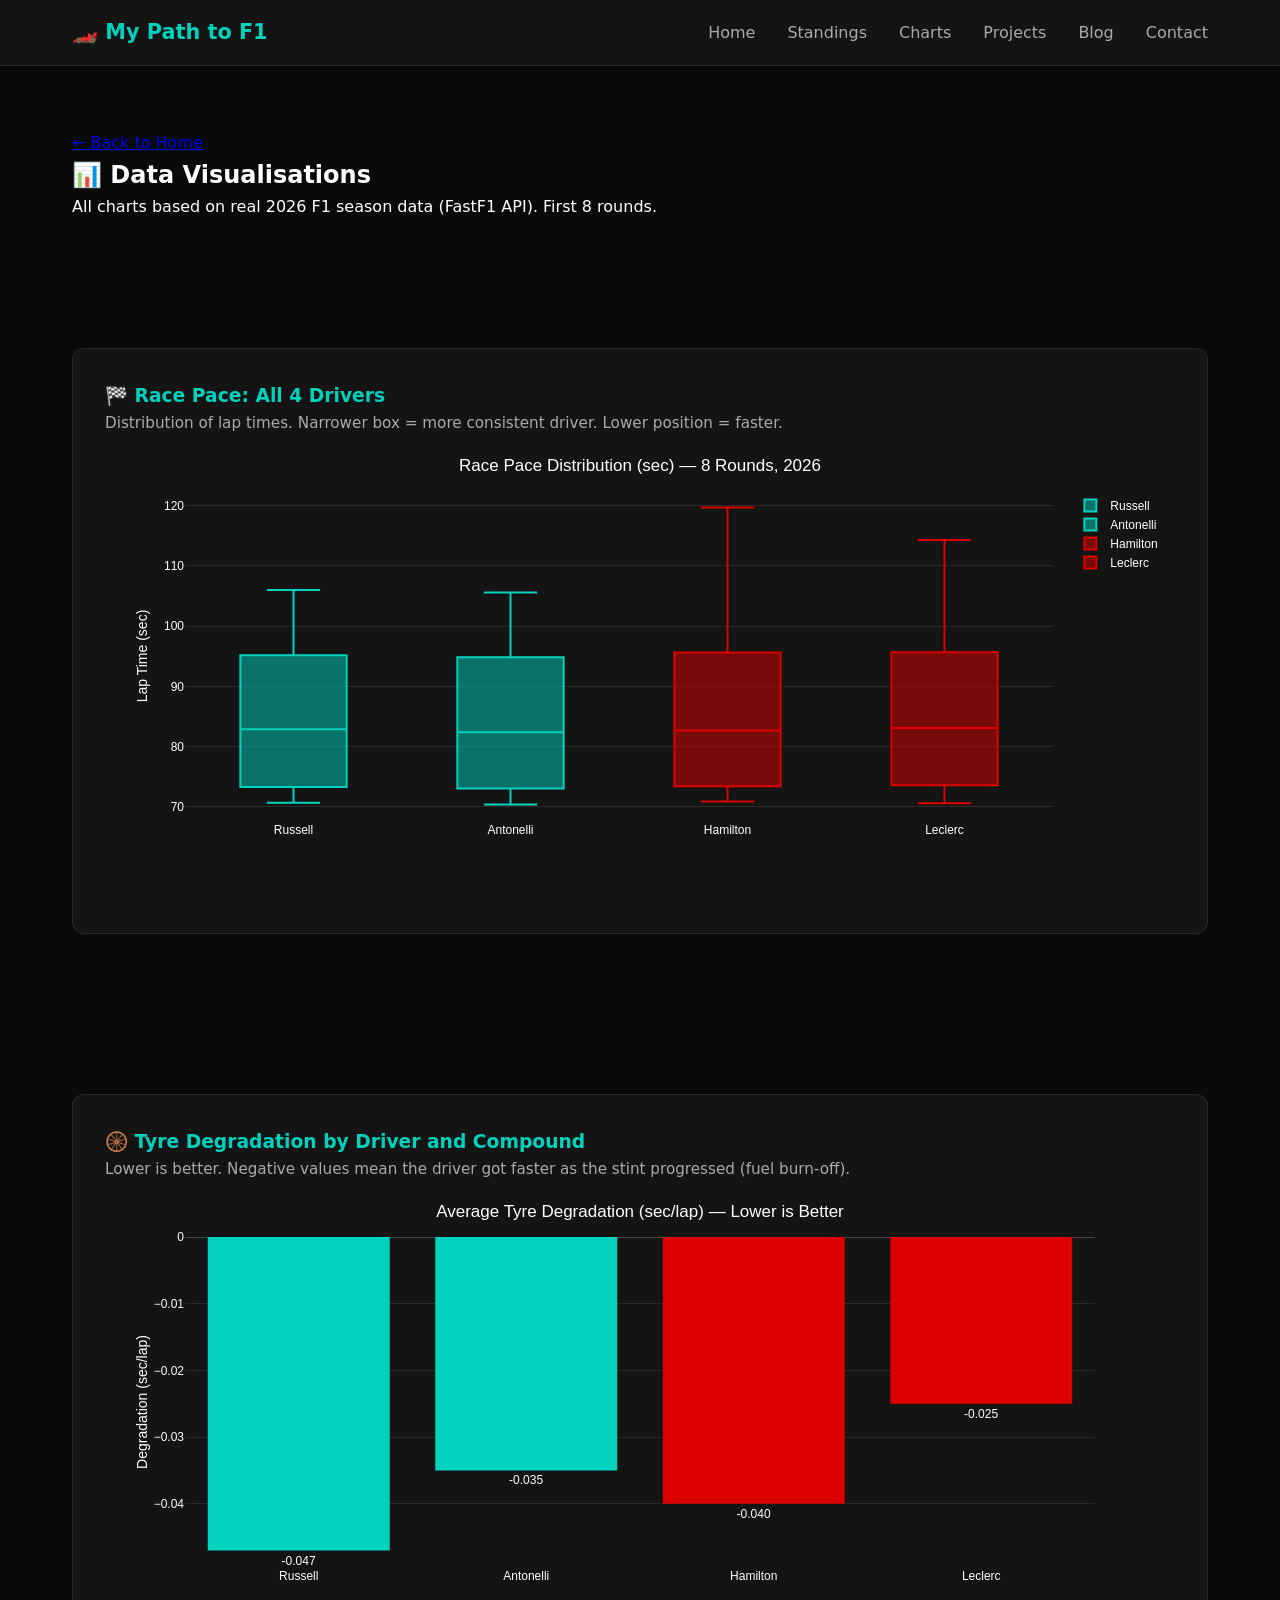
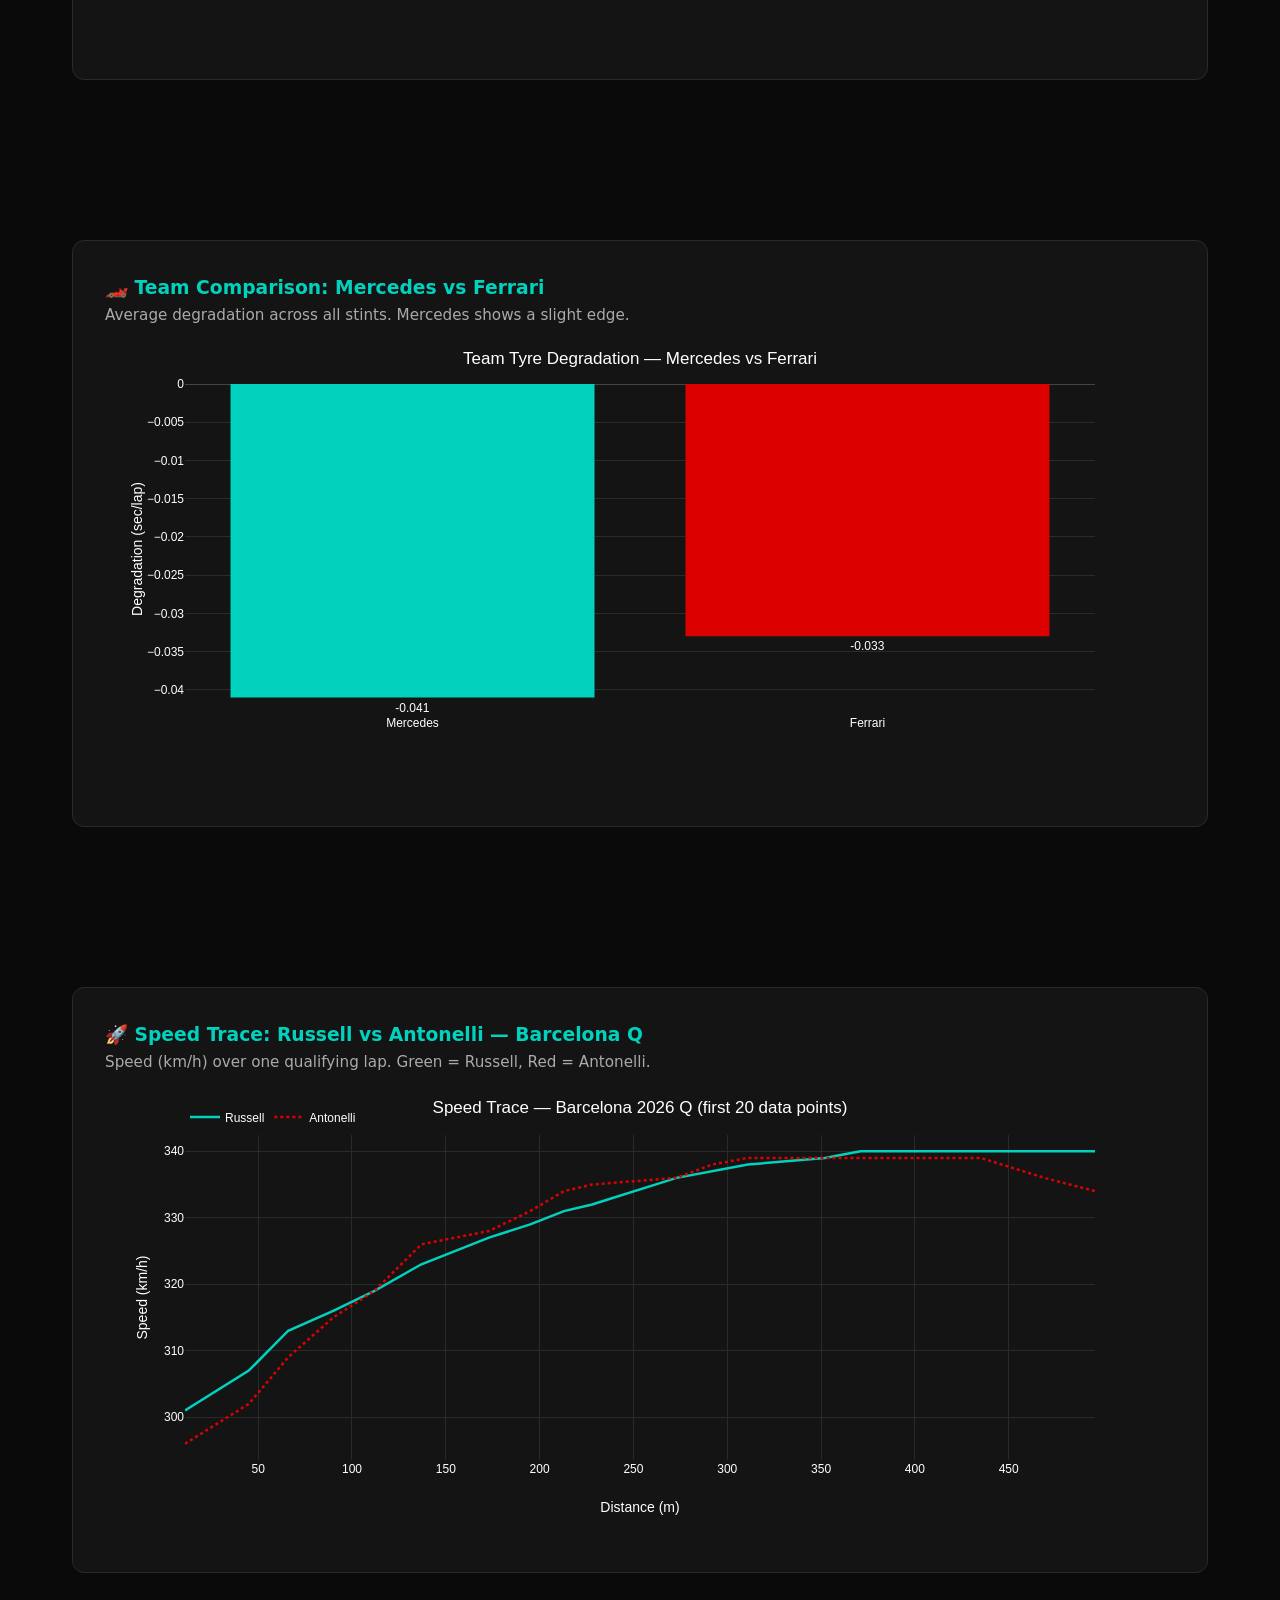
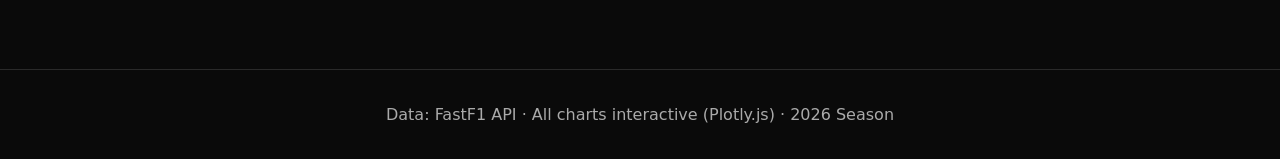
==== charts.html @ 254e7f52 "Add files via upload" ====
<!DOCTYPE html>
<html lang="en">

<head>
    <meta charset="UTF-8">
    <meta name="viewport" content="width=device-width, initial-scale=1.0">
    <title>Charts | F1 Portfolio</title>
    <link rel="stylesheet" href="style.css">
    <script src="https://cdn.plot.ly/plotly-2.32.0.min.js"></script>
    <style>
        .chart-container {
            background: var(--surface);
            border: 1px solid var(--border);
            border-radius: 12px;
            padding: 2rem;
            margin-bottom: 2rem;
        }
        
        .chart-container h3 {
            margin-top: 0;
            color: var(--accent);
        }
        
        .chart-description {
            color: var(--text-secondary);
            margin-bottom: 1rem;
            font-size: 0.95rem;
        }
    </style>
</head>

<body>

    <nav>
        <div class="nav-container">
            <a href="index.html" class="logo">🏎️ My Path to F1</a>
            <ul>
                <li><a href="index.html">Home</a></li>
                <li><a href="standings.html">Standings</a></li>
                <li><a href="charts.html">Charts</a></li>
                <li><a href="index.html#projects">Projects</a></li>
                <li><a href="index.html#blog">Blog</a></li>
                <li><a href="index.html#contact">Contact</a></li>
            </ul>
        </div>
    </nav>

    <section>
        <a href="index.html" class="back-link">← Back to Home</a>
        <h1>📊 Data Visualisations</h1>
        <p>All charts based on real 2026 F1 season data (FastF1 API). First 8 rounds.</p>
    </section>

    <!-- Chart 1: Race Pace -->
    <section>
        <div class="chart-container">
            <h3>🏁 Race Pace: All 4 Drivers</h3>
            <p class="chart-description">Distribution of lap times. Narrower box = more consistent driver. Lower position = faster.</p>
            <div id="chart-pace"></div>
        </div>
    </section>

    <!-- Chart 2: Degradation -->
    <section>
        <div class="chart-container">
            <h3>🛞 Tyre Degradation by Driver and Compound</h3>
            <p class="chart-description">Lower is better. Negative values mean the driver got faster as the stint progressed (fuel burn-off).</p>
            <div id="chart-deg"></div>
        </div>
    </section>

    <!-- Chart 3: Degradation by Team -->
    <section>
        <div class="chart-container">
            <h3>🏎️ Team Comparison: Mercedes vs Ferrari</h3>
            <p class="chart-description">Average degradation across all stints. Mercedes shows a slight edge.</p>
            <div id="chart-team"></div>
        </div>
    </section>

    <!-- Chart 4: Speed Trace -->
    <section>
        <div class="chart-container">
            <h3>🚀 Speed Trace: Russell vs Antonelli — Barcelona Q</h3>
            <p class="chart-description">Speed (km/h) over one qualifying lap. Green = Russell, Red = Antonelli.</p>
            <div id="chart-speed"></div>
        </div>
    </section>

    <!-- Chart 5: Throttle & Brake -->


    <footer>
        <p>Data: FastF1 API · All charts interactive (Plotly.js) · 2026 Season</p>
    </footer>

    <script src="charts.js"></script>
</body>

</html>
---- style.css ----
/* ─── F1 Тёмная тема ─── */

:root {
    --bg: #0a0a0a;
    --surface: #141414;
    --accent: #00D2BE;
    --red: #DC0000;
    --text: #ffffff;
    --text-secondary: #aaaaaa;
    --border: #2a2a2a;
}

* {
    margin: 0;
    padding: 0;
    box-sizing: border-box;
}

body {
    font-family: 'Segoe UI', system-ui, sans-serif;
    background: var(--bg);
    color: var(--text);
    line-height: 1.6;
}


/* Навигация */

nav {
    background: var(--surface);
    border-bottom: 1px solid var(--border);
    position: sticky;
    top: 0;
    z-index: 1000;
    padding: 1rem 0;
}

.nav-container {
    max-width: 1200px;
    margin: 0 auto;
    display: flex;
    justify-content: space-between;
    align-items: center;
    padding: 0 2rem;
}

.logo {
    font-size: 1.3rem;
    font-weight: bold;
    color: var(--accent);
    text-decoration: none;
}

nav ul {
    display: flex;
    list-style: none;
    gap: 2rem;
}

nav a {
    color: var(--text-secondary);
    text-decoration: none;
    transition: color 0.3s;
}

nav a:hover {
    color: var(--accent);
}


/* Hero */

#hero {
    min-height: 80vh;
    display: flex;
    align-items: center;
    justify-content: center;
    text-align: center;
    padding: 2rem;
    background: linear-gradient(135deg, var(--bg) 0%, #0a1a1a 100%);
}

.hero-content {
    max-width: 800px;
}

#hero h1 {
    font-size: 3rem;
    margin-bottom: 1rem;
}

.accent {
    color: var(--accent);
}

.subtitle {
    font-size: 1.4rem;
    color: var(--text-secondary);
    margin-bottom: 1rem;
}

.hero-buttons {
    margin-top: 2rem;
    display: flex;
    gap: 1rem;
    justify-content: center;
}


/* Кнопки */

.btn {
    padding: 0.8rem 1.5rem;
    border-radius: 8px;
    text-decoration: none;
    font-weight: 600;
    transition: all 0.3s;
    display: inline-block;
}

.btn-primary {
    background: var(--accent);
    color: var(--bg);
}

.btn-primary:hover {
    background: #00ffe5;
    transform: translateY(-2px);
}

.btn-outline {
    border: 2px solid var(--accent);
    color: var(--accent);
}

.btn-outline:hover {
    background: var(--accent);
    color: var(--bg);
}


/* Статистика */

#stats {
    display: flex;
    justify-content: center;
    gap: 3rem;
    padding: 3rem 2rem;
    background: var(--surface);
    flex-wrap: wrap;
}

.stat {
    text-align: center;
}

.stat-number {
    display: block;
    font-size: 2.5rem;
    font-weight: bold;
    color: var(--accent);
}


/* Секции */

section {
    max-width: 1200px;
    margin: 0 auto;
    padding: 4rem 2rem;
}

h2 {
    font-size: 2rem;
    margin-bottom: 2rem;
    color: var(--accent);
}


/* Проекты */

.project-card {
    background: var(--surface);
    border: 1px solid var(--border);
    border-radius: 12px;
    padding: 2rem;
    margin-bottom: 2rem;
}

.project-card h3 {
    font-size: 1.4rem;
    margin-bottom: 0.5rem;
}

.project-tags {
    color: var(--accent);
    font-size: 0.9rem;
    margin-bottom: 1rem;
}

.project-images {
    display: flex;
    gap: 1rem;
    margin: 1rem 0;
    flex-wrap: wrap;
}

.project-img {
    max-width: 48%;
    border-radius: 8px;
    border: 1px solid var(--border);
}

.project-img.single {
    max-width: 100%;
}


/* Дашборд */

#dashboard-controls {
    margin-bottom: 2rem;
}

#driver-select {
    background: var(--surface);
    color: var(--text);
    border: 1px solid var(--border);
    padding: 0.5rem;
    border-radius: 8px;
    margin-right: 1rem;
}

#plot-pace,
#plot-deg {
    margin-bottom: 2rem;
}


/* Блог */

.blog-post {
    background: var(--surface);
    border: 1px solid var(--border);
    border-radius: 12px;
    padding: 2rem;
    margin-bottom: 1.5rem;
}

.blog-date {
    color: var(--text-secondary);
    font-size: 0.9rem;
    margin: 0.5rem 0;
}


/* Контакты */

#contact {
    text-align: center;
}

.contact-links {
    display: flex;
    gap: 1rem;
    justify-content: center;
    margin-top: 2rem;
    flex-wrap: wrap;
}


/* Футер */

footer {
    text-align: center;
    padding: 2rem;
    color: var(--text-secondary);
    border-top: 1px solid var(--border);
}


/* Адаптив */

@media (max-width: 768px) {
    nav ul {
        gap: 1rem;
    }
    #hero h1 {
        font-size: 2rem;
    }
    .project-img {
        max-width: 100%;
    }
}
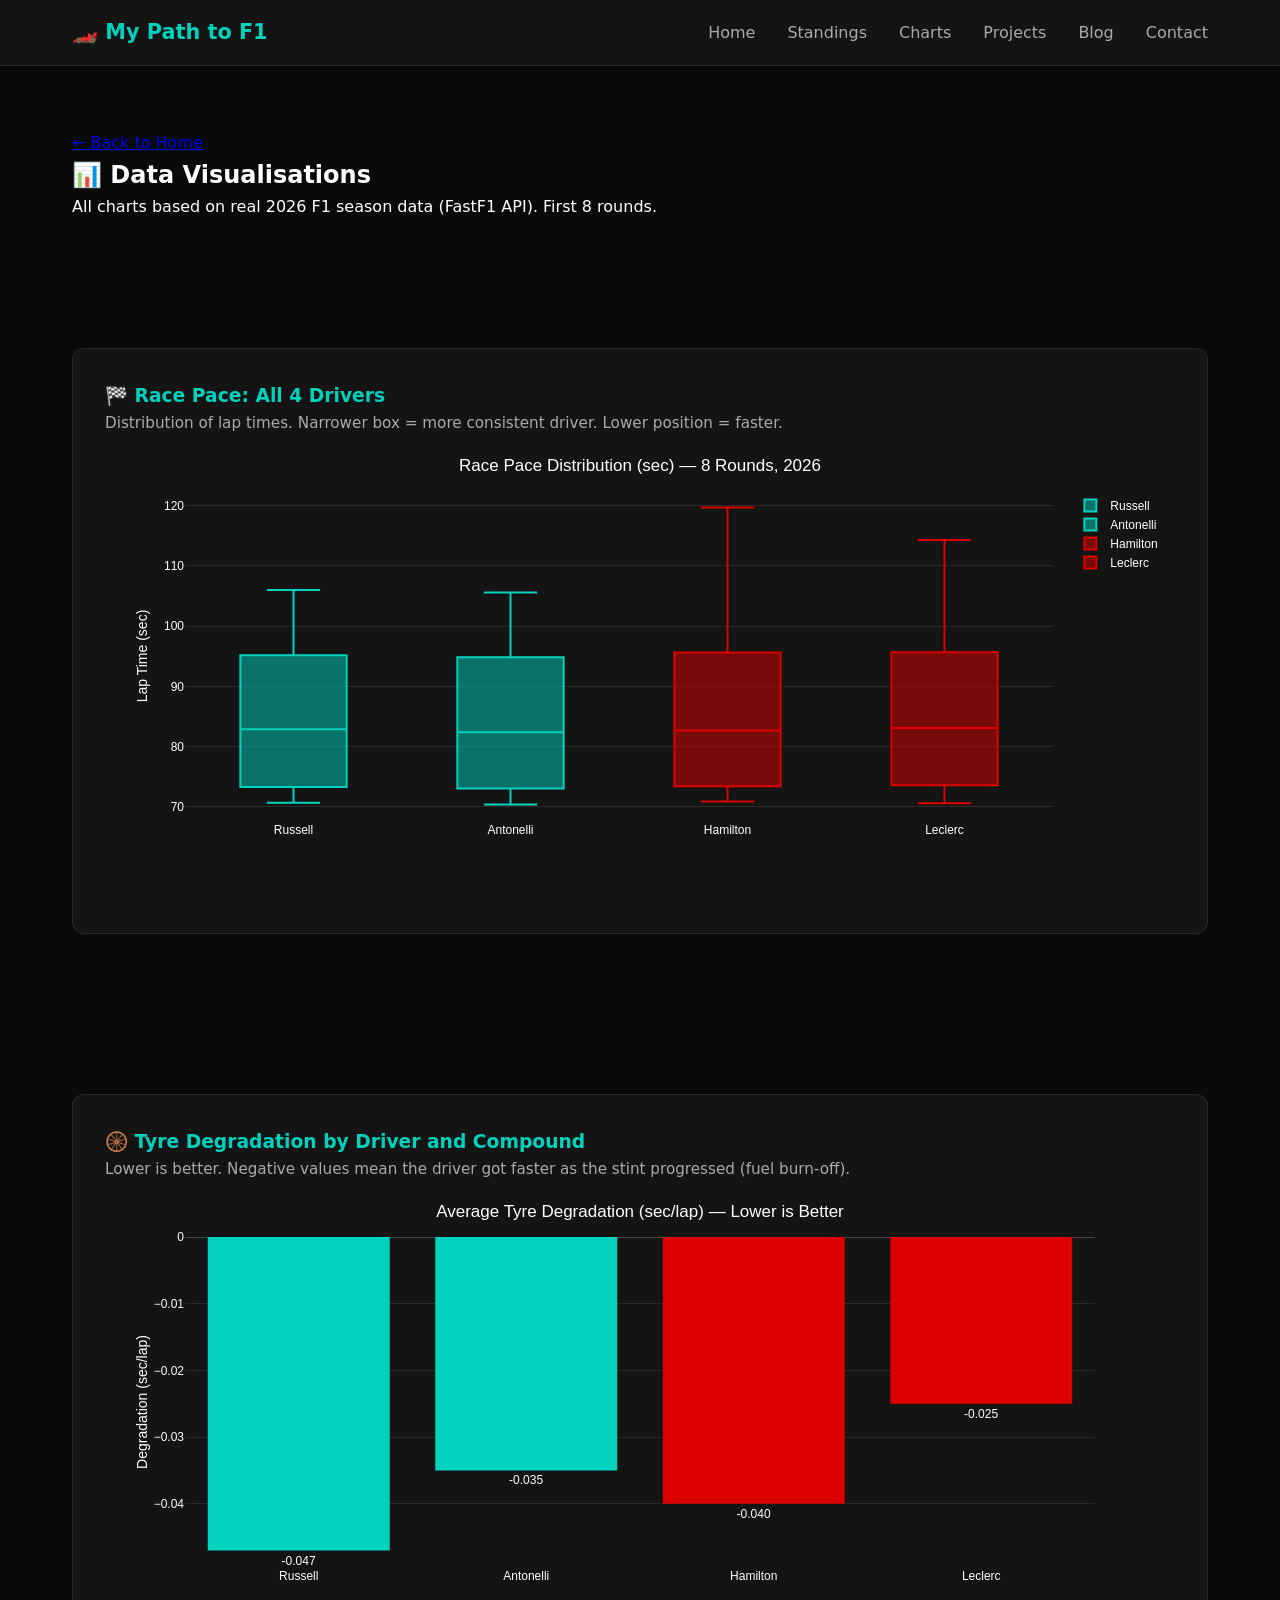
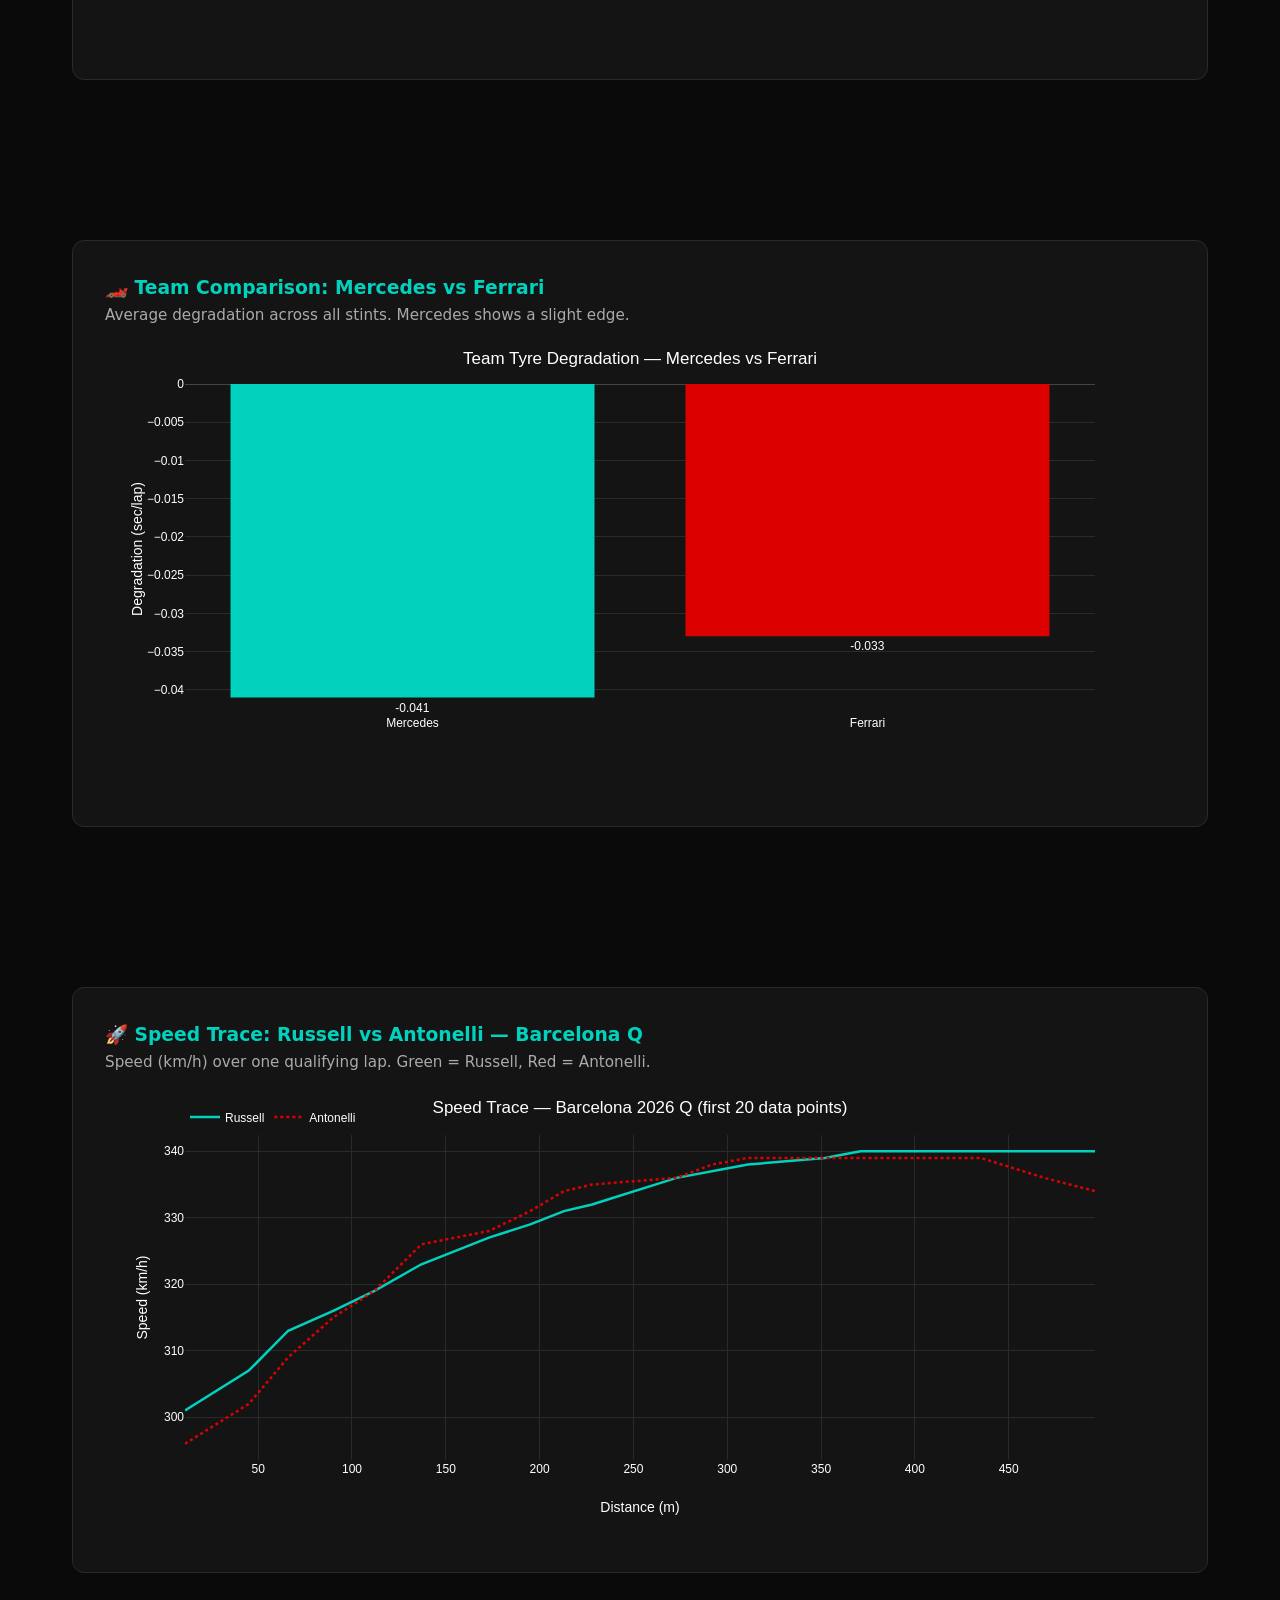
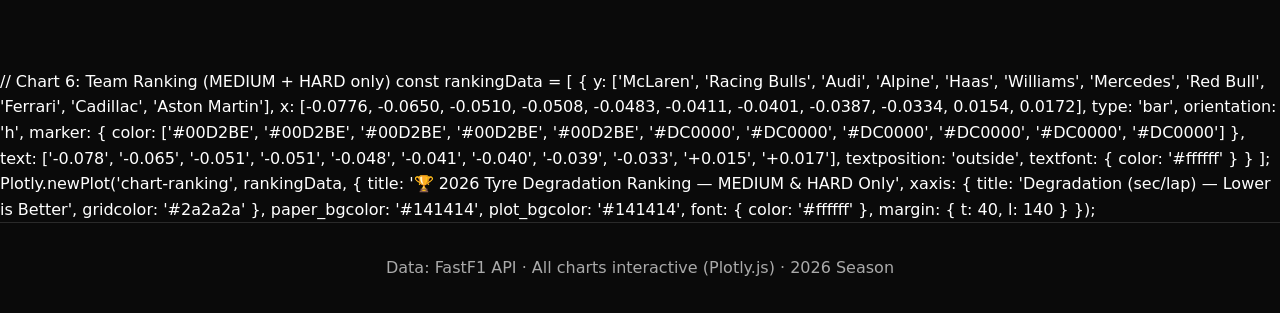
==== commit 698a2538: "Add files via upload" ====
--- a/charts.html
+++ b/charts.html
@@ -87,7 +87,10 @@
         </div>
     </section>
 
-    <!-- Chart 5: Throttle & Brake -->
+    // Chart 6: Team Ranking (MEDIUM + HARD only) const rankingData = [ { y: ['McLaren', 'Racing Bulls', 'Audi', 'Alpine', 'Haas', 'Williams', 'Mercedes', 'Red Bull', 'Ferrari', 'Cadillac', 'Aston Martin'], x: [-0.0776, -0.0650, -0.0510, -0.0508, -0.0483,
+    -0.0411, -0.0401, -0.0387, -0.0334, 0.0154, 0.0172], type: 'bar', orientation: 'h', marker: { color: ['#00D2BE', '#00D2BE', '#00D2BE', '#00D2BE', '#00D2BE', '#DC0000', '#DC0000', '#DC0000', '#DC0000', '#DC0000', '#DC0000'] }, text: ['-0.078', '-0.065',
+    '-0.051', '-0.051', '-0.048', '-0.041', '-0.040', '-0.039', '-0.033', '+0.015', '+0.017'], textposition: 'outside', textfont: { color: '#ffffff' } } ]; Plotly.newPlot('chart-ranking', rankingData, { title: '🏆 2026 Tyre Degradation Ranking — MEDIUM
+    & HARD Only', xaxis: { title: 'Degradation (sec/lap) — Lower is Better', gridcolor: '#2a2a2a' }, paper_bgcolor: '#141414', plot_bgcolor: '#141414', font: { color: '#ffffff' }, margin: { t: 40, l: 140 } });
 
 
     <footer>
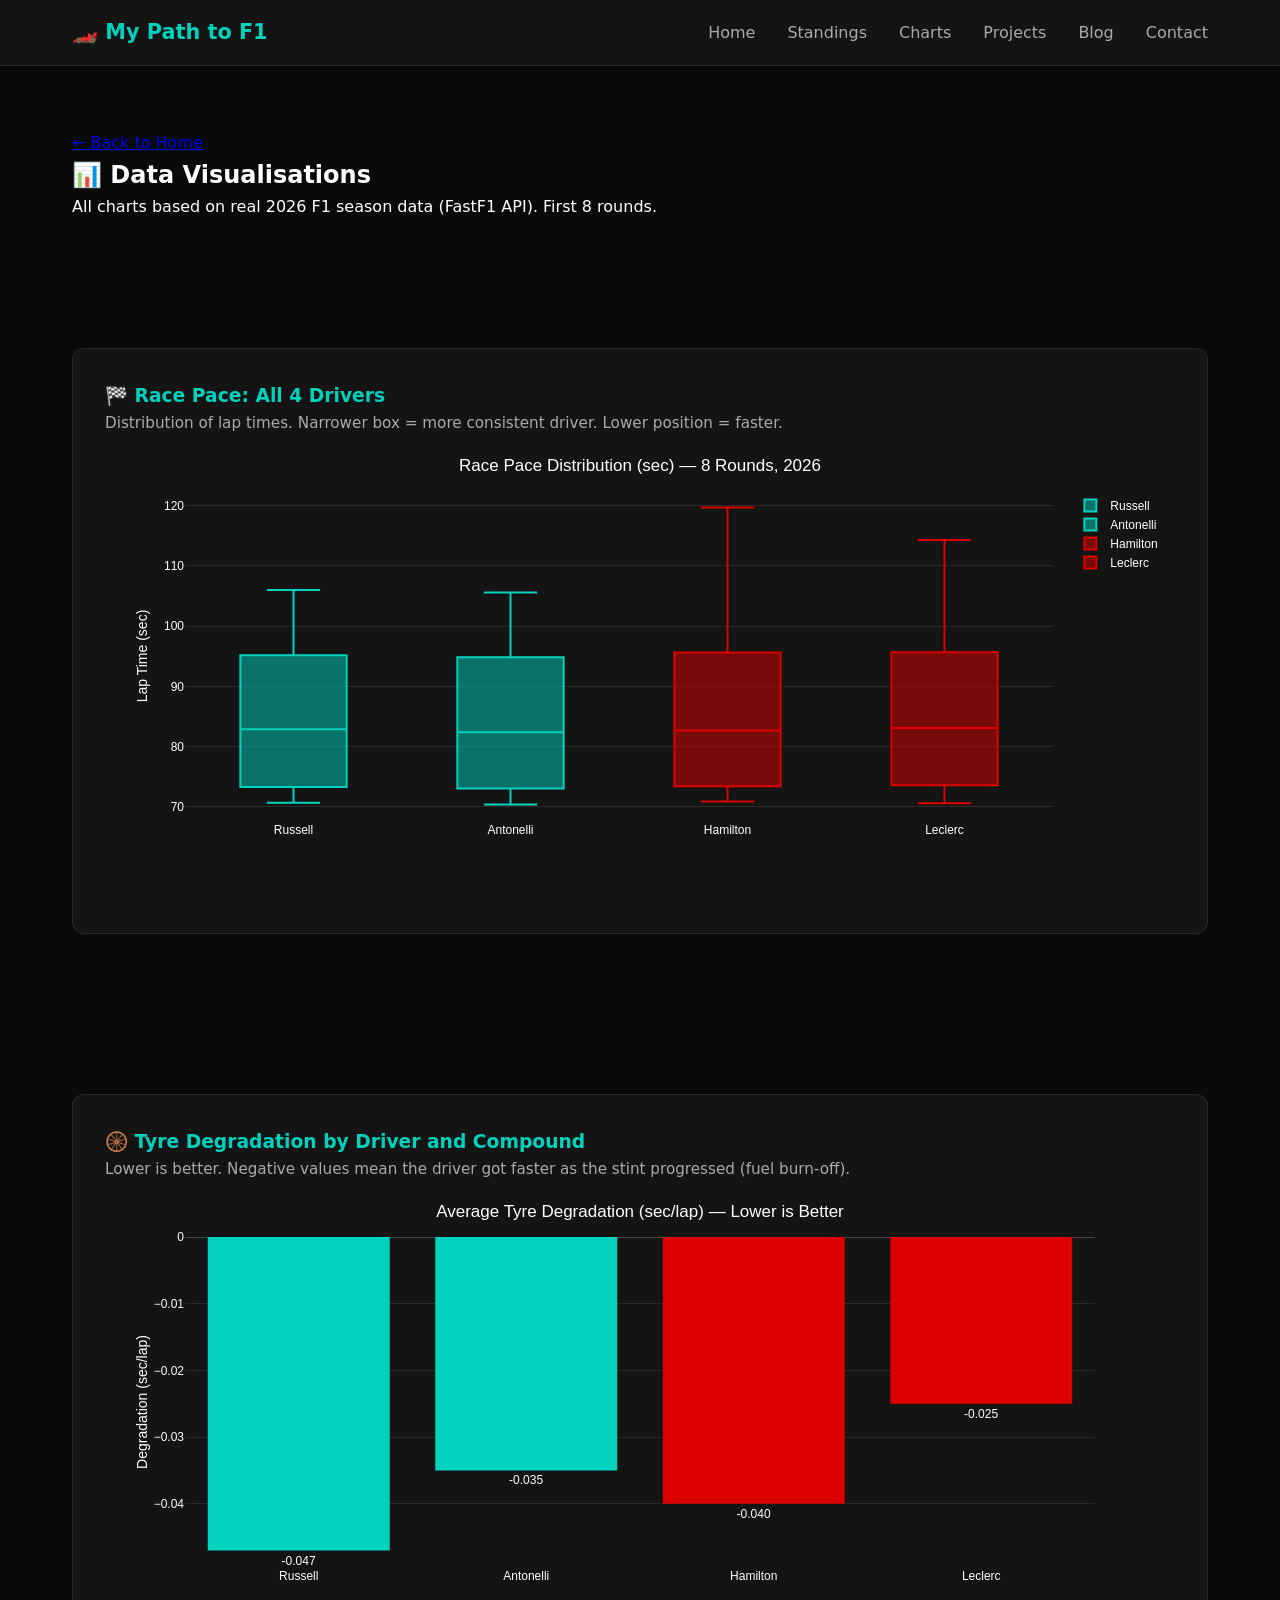
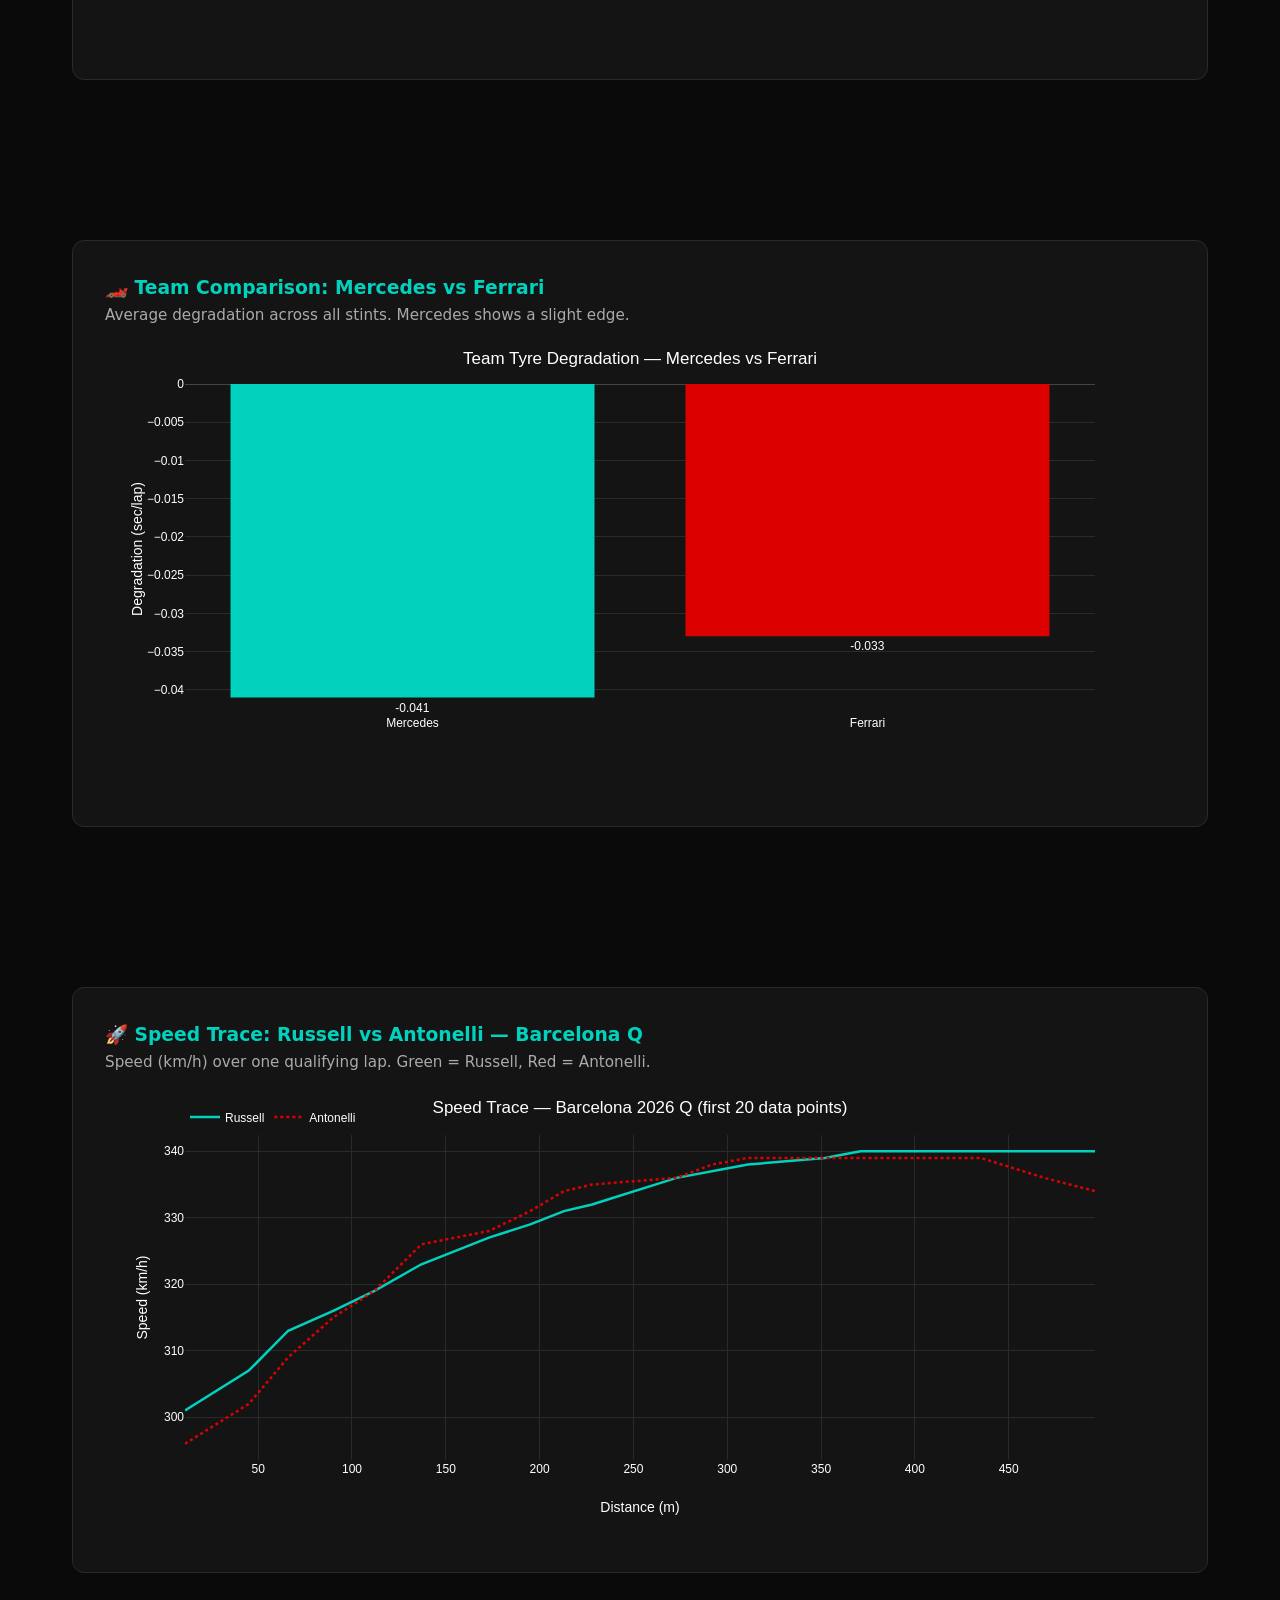
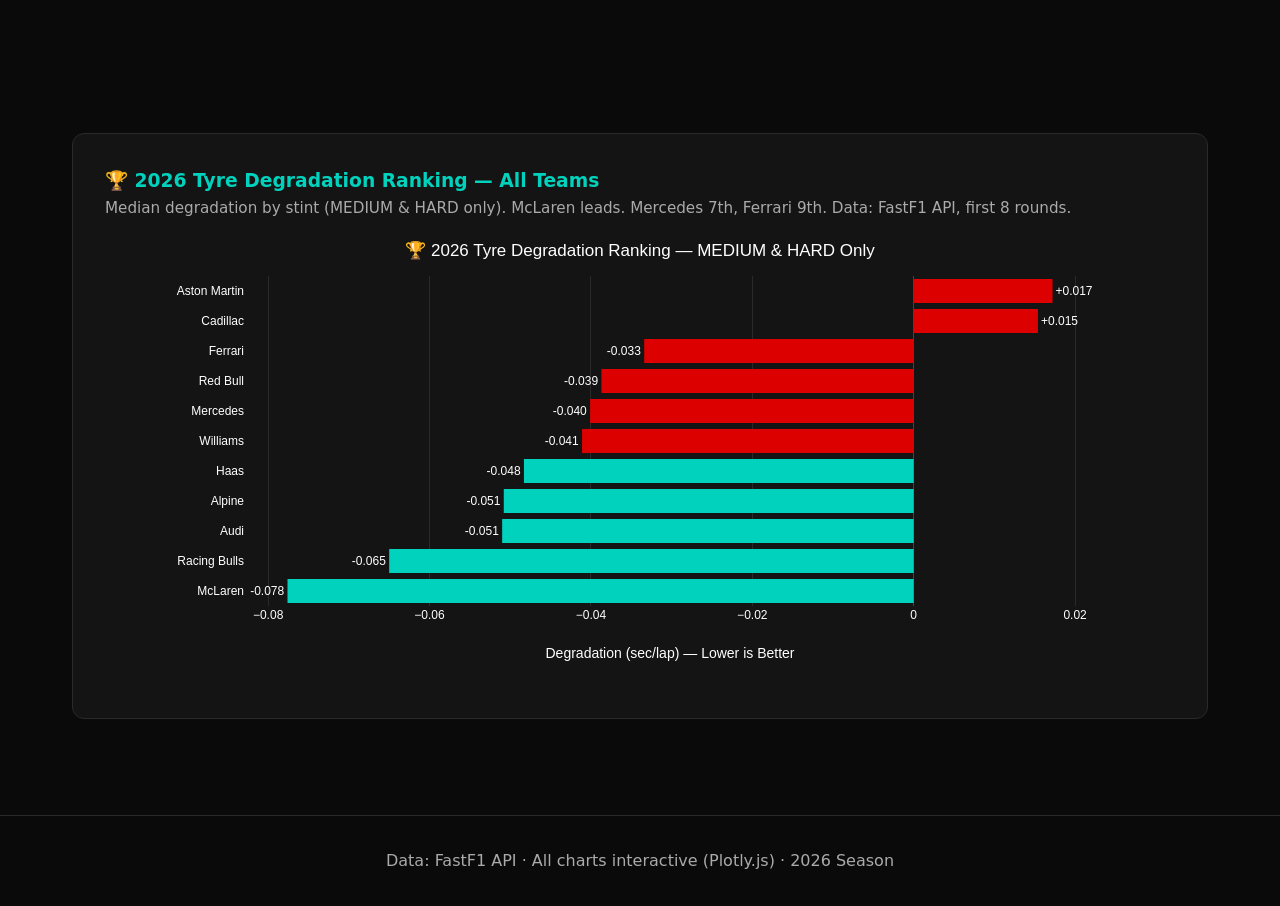
==== commit 90d337c2: "Add files via upload" ====
--- a/charts.html
+++ b/charts.html
@@ -87,12 +87,15 @@
         </div>
     </section>
 
-    // Chart 6: Team Ranking (MEDIUM + HARD only) const rankingData = [ { y: ['McLaren', 'Racing Bulls', 'Audi', 'Alpine', 'Haas', 'Williams', 'Mercedes', 'Red Bull', 'Ferrari', 'Cadillac', 'Aston Martin'], x: [-0.0776, -0.0650, -0.0510, -0.0508, -0.0483,
-    -0.0411, -0.0401, -0.0387, -0.0334, 0.0154, 0.0172], type: 'bar', orientation: 'h', marker: { color: ['#00D2BE', '#00D2BE', '#00D2BE', '#00D2BE', '#00D2BE', '#DC0000', '#DC0000', '#DC0000', '#DC0000', '#DC0000', '#DC0000'] }, text: ['-0.078', '-0.065',
-    '-0.051', '-0.051', '-0.048', '-0.041', '-0.040', '-0.039', '-0.033', '+0.015', '+0.017'], textposition: 'outside', textfont: { color: '#ffffff' } } ]; Plotly.newPlot('chart-ranking', rankingData, { title: '🏆 2026 Tyre Degradation Ranking — MEDIUM
-    & HARD Only', xaxis: { title: 'Degradation (sec/lap) — Lower is Better', gridcolor: '#2a2a2a' }, paper_bgcolor: '#141414', plot_bgcolor: '#141414', font: { color: '#ffffff' }, margin: { t: 40, l: 140 } });
 
-
+    <!-- Chart 6: Team Ranking -->
+    <section>
+        <div class="chart-container">
+            <h3>🏆 2026 Tyre Degradation Ranking — All Teams</h3>
+            <p class="chart-description">Median degradation by stint (MEDIUM & HARD only). McLaren leads. Mercedes 7th, Ferrari 9th. Data: FastF1 API, first 8 rounds.</p>
+            <div id="chart-ranking"></div>
+        </div>
+    </section>
     <footer>
         <p>Data: FastF1 API · All charts interactive (Plotly.js) · 2026 Season</p>
     </footer>
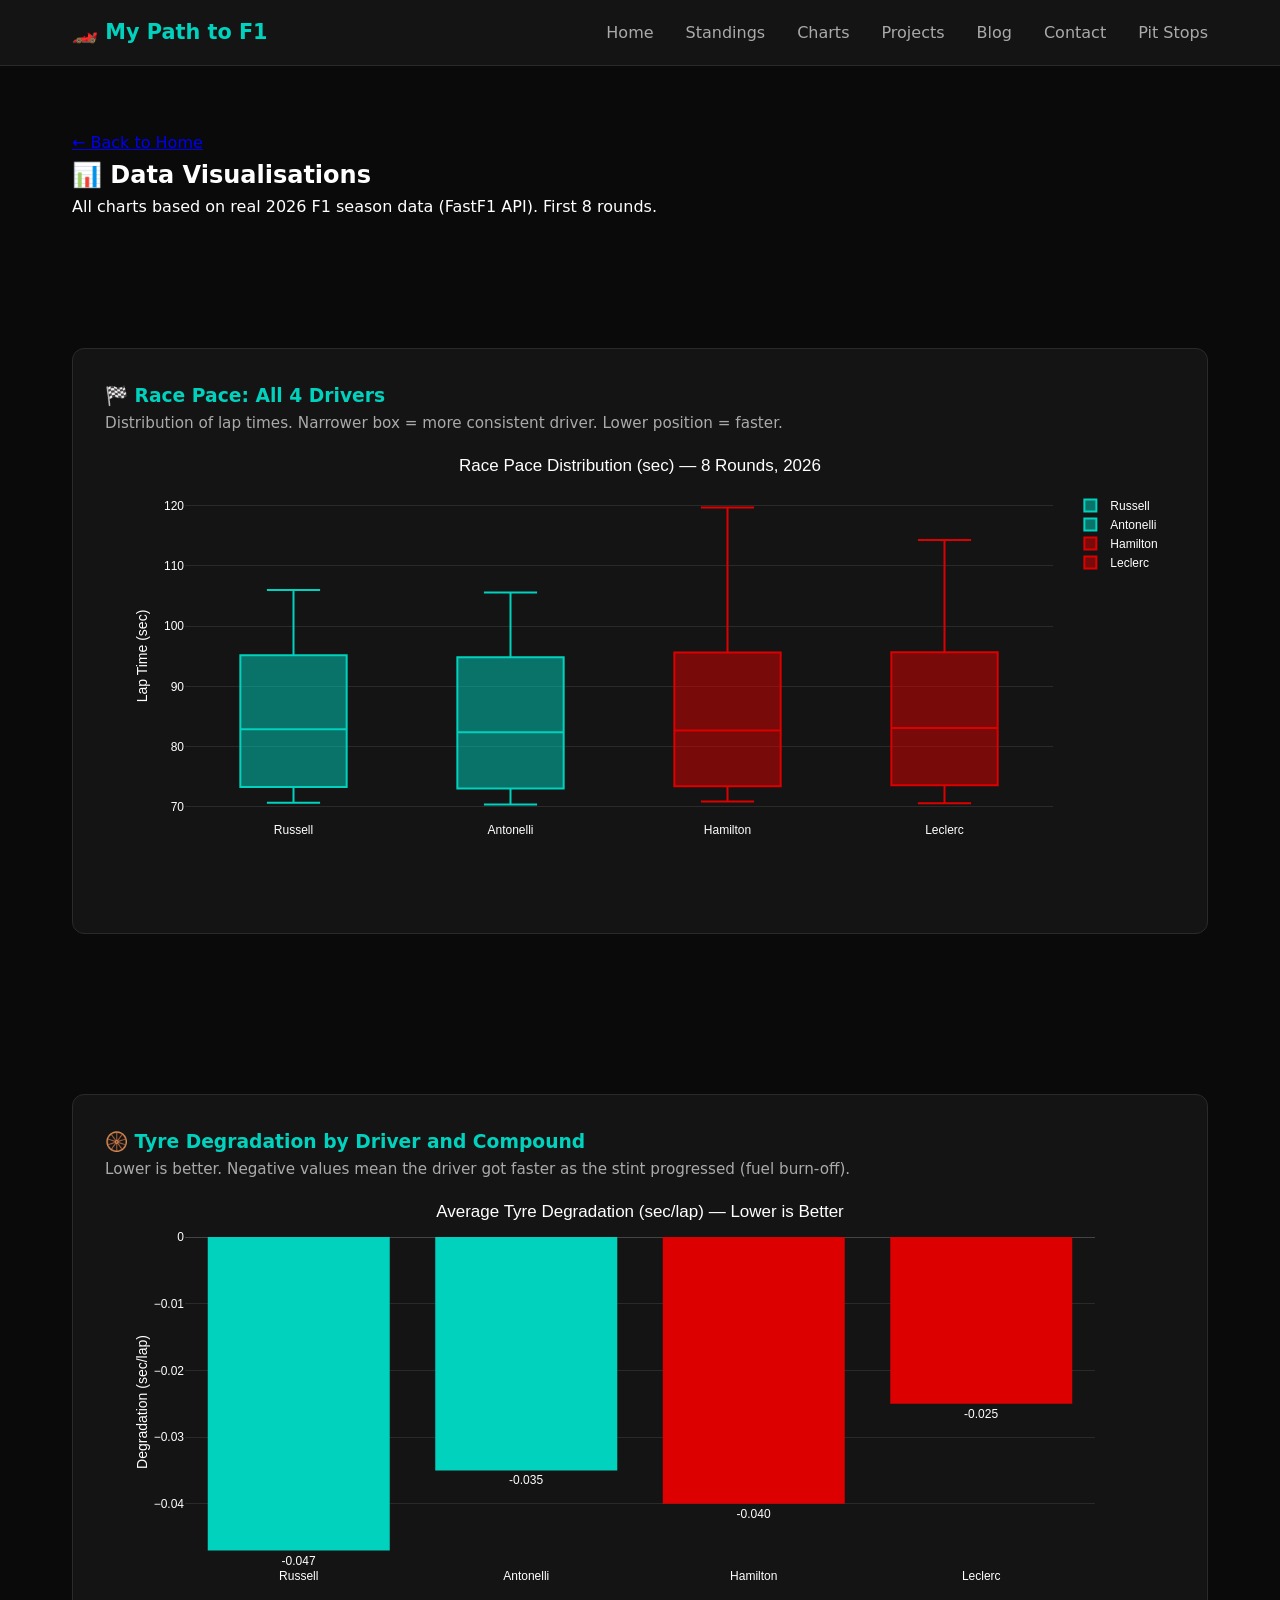
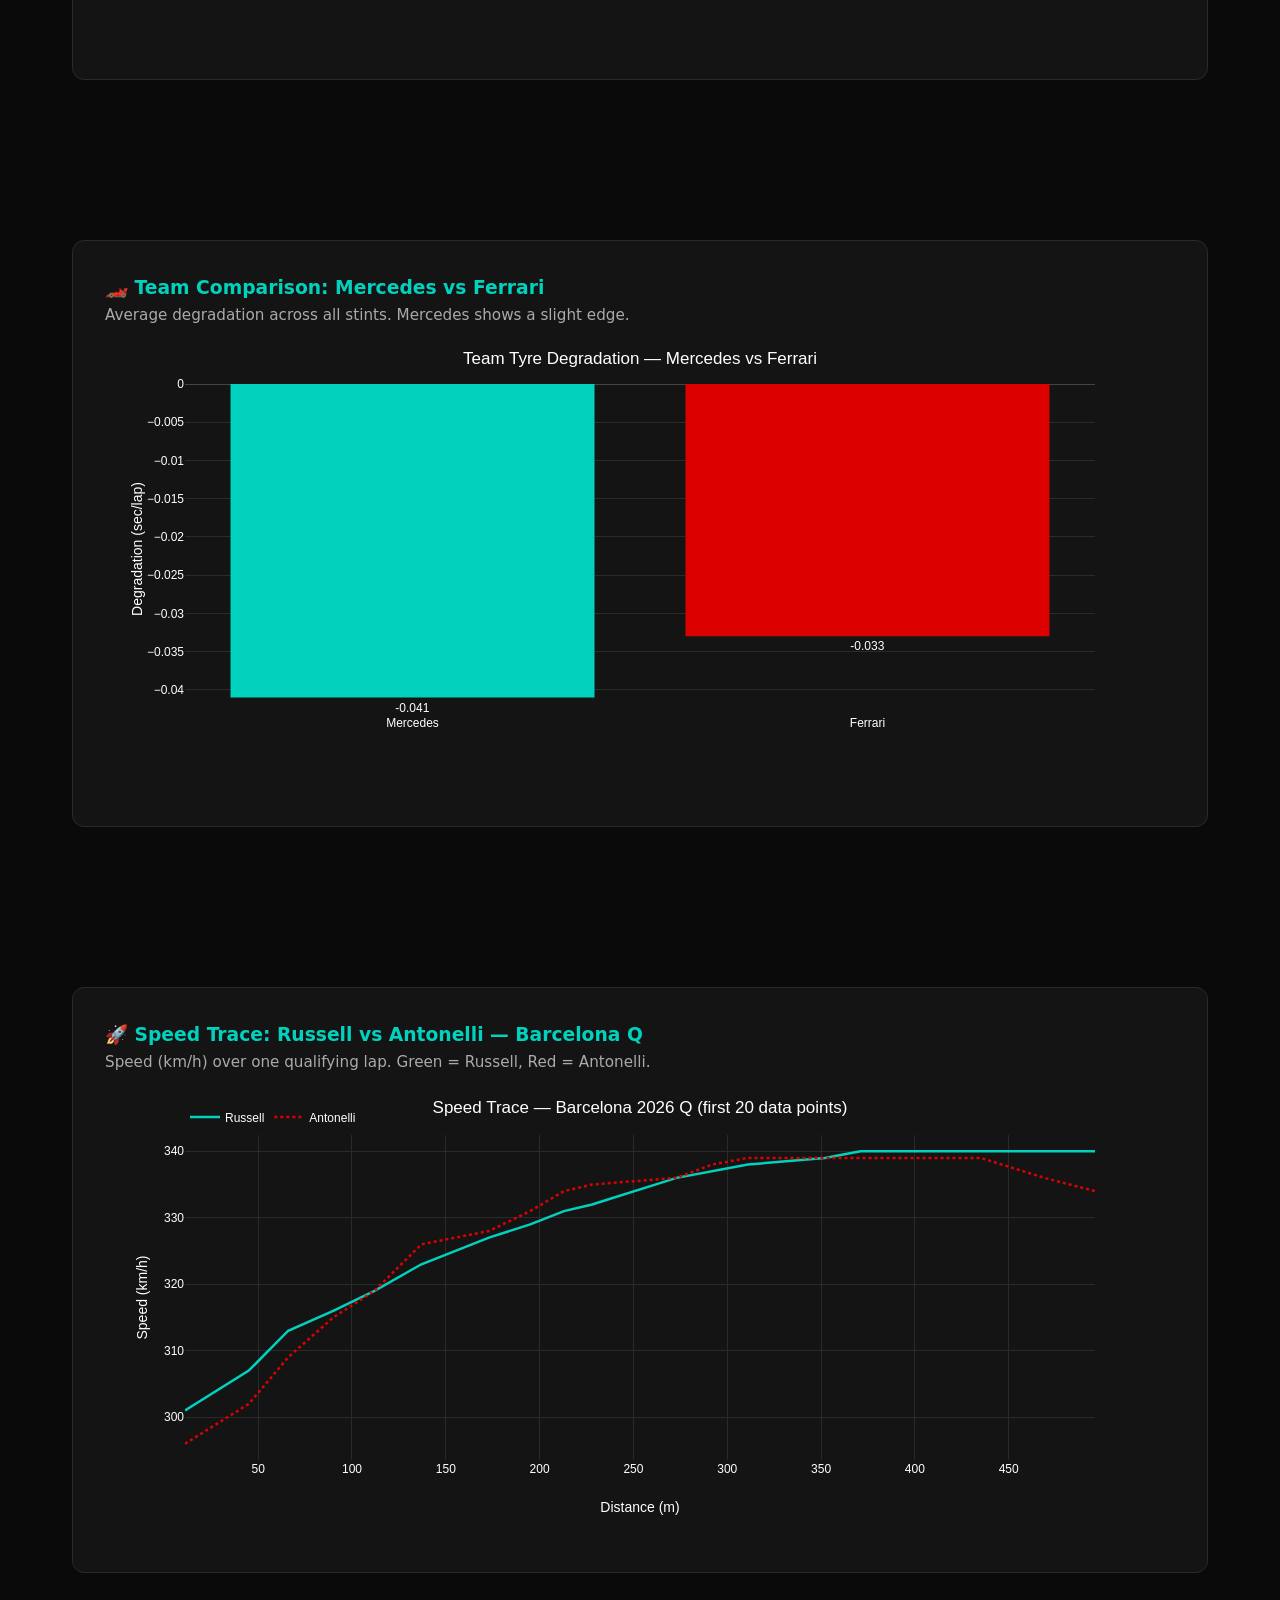
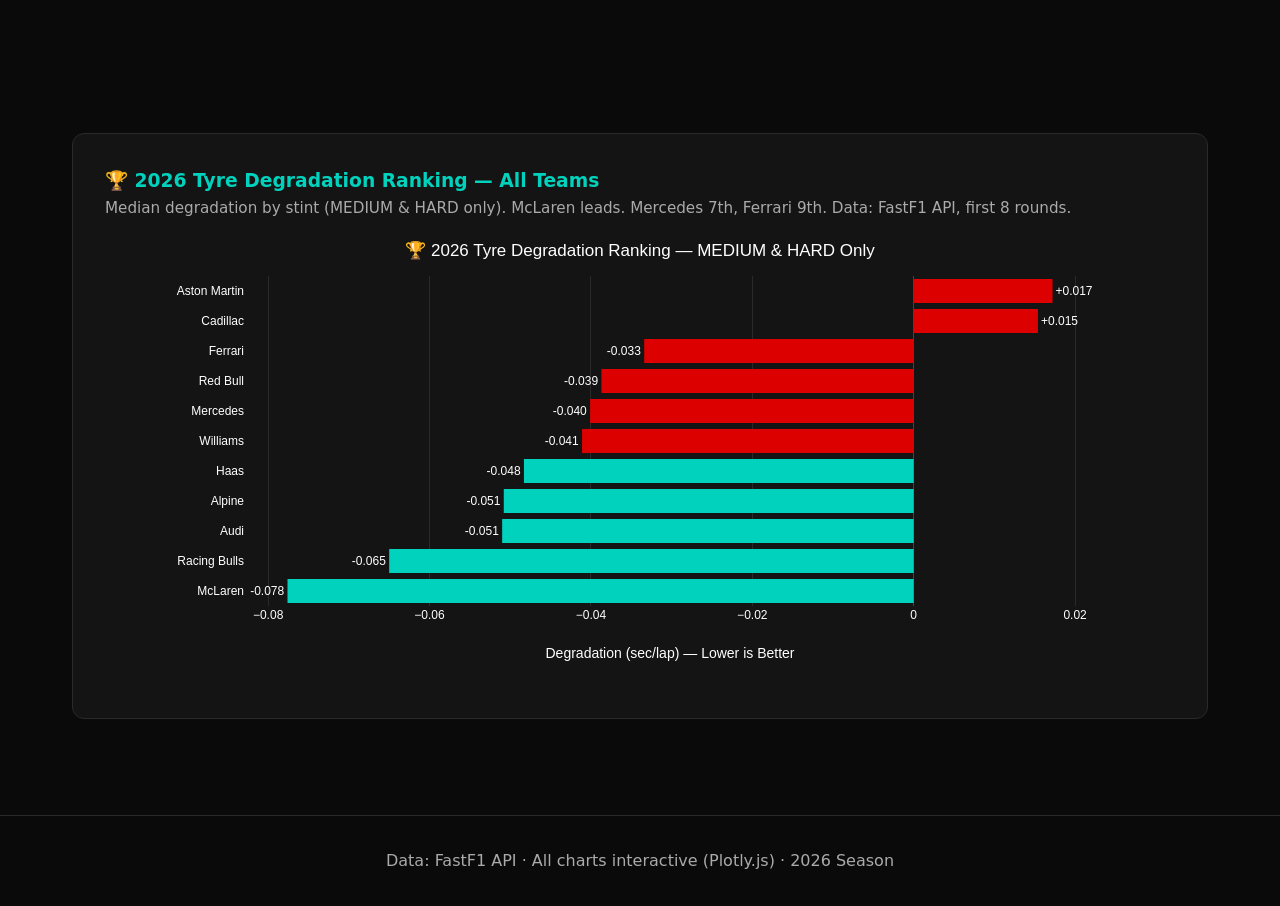
==== commit 4b3714b8: "Add files via upload" ====
--- a/charts.html
+++ b/charts.html
@@ -41,6 +41,7 @@
                 <li><a href="index.html#projects">Projects</a></li>
                 <li><a href="index.html#blog">Blog</a></li>
                 <li><a href="index.html#contact">Contact</a></li>
+                <li><a href="pitstop.html">Pit Stops</a></li>
             </ul>
         </div>
     </nav>
--- a/style.css
+++ b/style.css
@@ -291,4 +291,130 @@
     .project-img {
         max-width: 100%;
     }
-}+}
+/* ─── АДАПТИВНОСТЬ ДЛЯ ТЕЛЕФОНОВ ─── */
+@media (max-width: 768px) {
+    /* Навигация */
+    .nav-container {
+        flex-direction: column;
+        gap: 0.5rem;
+        padding: 0.5rem 1rem;
+    }
+    nav ul {
+        flex-wrap: wrap;
+        justify-content: center;
+        gap: 0.8rem;
+    }
+    nav a {
+        font-size: 0.85rem;
+    }
+    .logo {
+        font-size: 1rem;
+    }
+
+    /* Hero */
+    #hero {
+        min-height: 60vh;
+        padding: 2rem 1rem;
+    }
+    #hero h1 {
+        font-size: 1.8rem;
+    }
+    .subtitle {
+        font-size: 1rem;
+    }
+    .hero-buttons {
+        flex-direction: column;
+        align-items: center;
+    }
+
+    /* Статистика */
+    #stats {
+        gap: 1.5rem;
+        padding: 2rem 1rem;
+    }
+    .stat-number {
+        font-size: 1.8rem;
+    }
+
+    /* Секции */
+    section {
+        padding: 2rem 1rem;
+    }
+    h2 {
+        font-size: 1.5rem;
+    }
+
+    /* Проекты */
+    .project-images {
+        flex-direction: column;
+    }
+    .project-img {
+        max-width: 100%;
+    }
+
+    /* Таблицы */
+    table {
+        font-size: 0.75rem;
+    }
+    th, td {
+        padding: 0.5rem 0.4rem;
+    }
+    .standings-container {
+        flex-direction: column;
+    }
+
+    /* Графики */
+    .chart-container {
+        padding: 1rem;
+    }
+    .js-plotly-plot {
+        max-width: 100% !important;
+    }
+
+    /* Карточки пилотов */
+    .driver-card {
+        flex-direction: column;
+        text-align: center;
+    }
+    .driver-number {
+        font-size: 1.5rem;
+    }
+
+    /* Контакты */
+    .contact-links {
+        flex-direction: column;
+        align-items: center;
+    }
+
+    /* Кнопки */
+    .btn {
+        padding: 0.6rem 1rem;
+        font-size: 0.9rem;
+        width: 100%;
+        text-align: center;
+    }
+}
+
+/* ─── ДЛЯ ОЧЕНЬ МАЛЕНЬКИХ ЭКРАНОВ ─── */
+@media (max-width: 480px) {
+    #hero h1 {
+        font-size: 1.4rem;
+    }
+    nav ul {
+        gap: 0.5rem;
+    }
+    nav a {
+        font-size: 0.75rem;
+    }
+    #stats {
+        flex-direction: column;
+        gap: 1rem;
+    }
+    table {
+        font-size: 0.65rem;
+    }
+    th, td {
+        padding: 0.3rem 0.2rem;
+    }
+}
